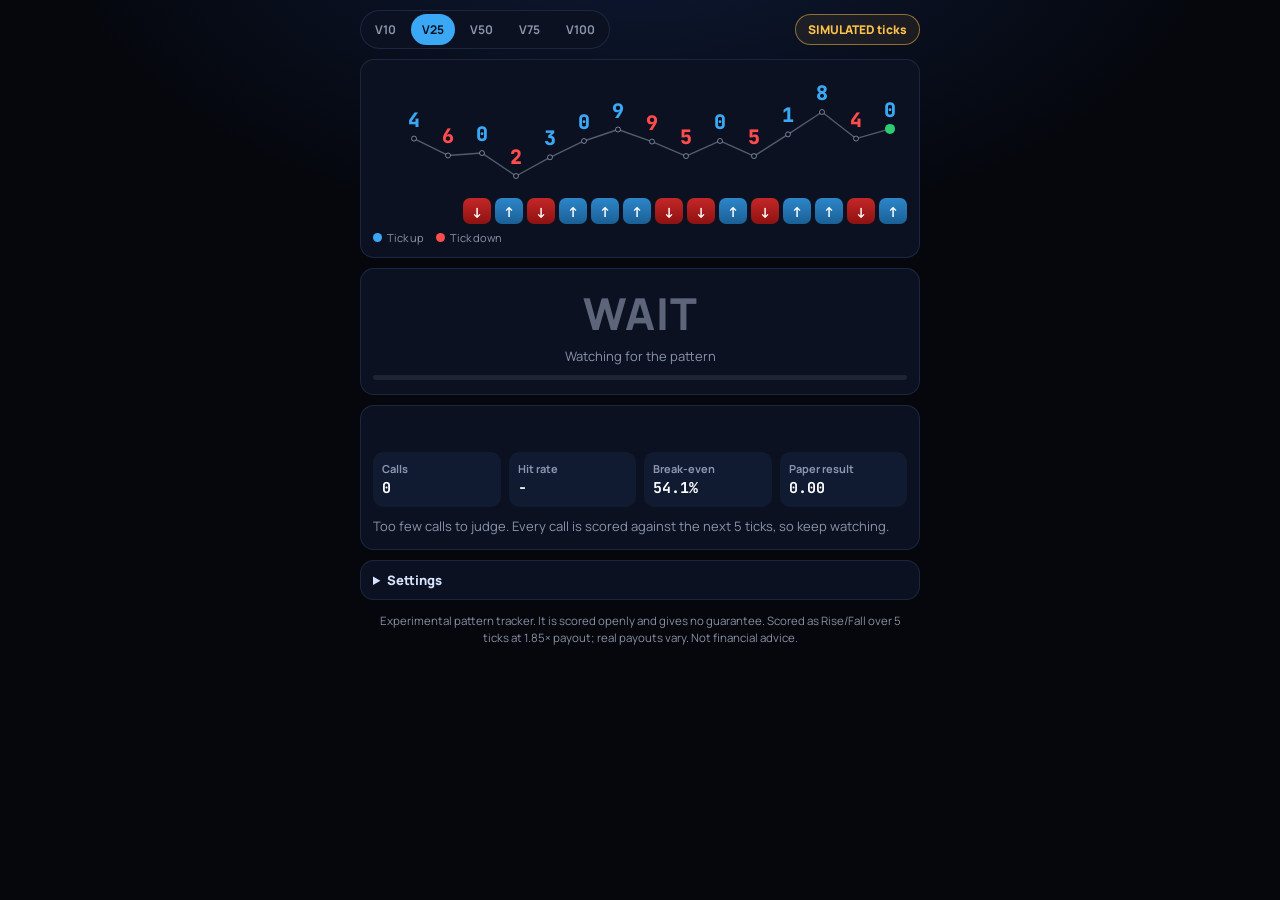
==== bot.html @ 306d8558 "Add files via upload" ====
<!DOCTYPE html>
<html lang="en">
<head>
<meta charset="UTF-8">
<meta name="viewport" content="width=device-width, initial-scale=1.0, viewport-fit=cover">
<title>Tick Pattern Bot</title>
<link rel="preconnect" href="https://fonts.googleapis.com">
<link rel="preconnect" href="https://fonts.gstatic.com" crossorigin>
<link href="https://fonts.googleapis.com/css2?family=Manrope:wght@500;700;800&family=JetBrains+Mono:wght@600;700&display=swap" rel="stylesheet">
<style>
* { margin: 0; padding: 0; box-sizing: border-box; }
:root {
  --bg: #05070d; --panel: #0b1120; --panel2: #101a30; --line: rgba(120,160,255,.15);
  --ink: #d6e4ff; --muted: rgba(214,228,255,.62);
  --up: #3aa8f5; --down: #ff4d4d; --green: #2ecc71; --amber: #ffc24a;
  --ui: 'Manrope', Arial, sans-serif; --mono: 'JetBrains Mono', 'Courier New', monospace;
}
body {
  background: radial-gradient(900px 500px at 50% -10%, #0e1a36, var(--bg) 65%);
  color: #fff; font-family: var(--ui); min-height: 100vh;
  display: flex; justify-content: center;
  padding: calc(10px + env(safe-area-inset-top)) 10px calc(14px + env(safe-area-inset-bottom));
}
.app { width: 100%; max-width: 560px; display: grid; gap: 10px; align-content: start; }
.card { background: var(--panel); border: 1px solid var(--line); border-radius: 14px; padding: 12px; }

/* top bar */
.bar { display: flex; justify-content: space-between; align-items: center; gap: 8px; flex-wrap: wrap; }
.tabs { display: flex; gap: 4px; background: var(--panel); border: 1px solid var(--line); border-radius: 100px; padding: 3px; }
.tabs button { border: 0; background: transparent; color: var(--muted); font: 700 12px var(--ui); padding: 7px 11px; border-radius: 100px; cursor: pointer; }
.tabs button[aria-pressed="true"] { background: var(--up); color: #04101c; }
.src { font-size: 12px; font-weight: 800; padding: 6px 12px; border-radius: 100px; border: 1px solid; }
.src.live { color: var(--green); border-color: rgba(46,204,113,.5); background: rgba(46,204,113,.08); }
.src.demo { color: var(--amber); border-color: rgba(255,194,74,.5); background: rgba(255,194,74,.08); }
.src.wait { color: var(--muted); border-color: var(--line); }

/* wave */
#line { display: block; width: 100%; height: 120px; }
.arrows { display: flex; gap: 4px; flex-wrap: nowrap; overflow: hidden; justify-content: flex-end; margin-top: 6px; }
.arrow { flex: 0 0 auto; width: 28px; height: 26px; border-radius: 7px; display: flex; align-items: center; justify-content: center; font-weight: 800; font-size: 14px; color: #fff; }
.arrow.up { background: linear-gradient(180deg, #2d86c8, #1a5f96); }
.arrow.down { background: linear-gradient(180deg, #c42727, #8d1212); }
.legend { font-size: 11px; color: var(--muted); margin-top: 6px; display: flex; gap: 12px; }
.legend i { display: inline-block; width: 9px; height: 9px; border-radius: 50%; margin-right: 5px; }

/* call */
.call { text-align: center; padding: 14px 12px; transition: box-shadow .25s, border-color .25s; }
.call.up { border-color: var(--up); box-shadow: 0 0 24px rgba(58,168,245,.35); }
.call.down { border-color: var(--down); box-shadow: 0 0 24px rgba(255,77,77,.35); }
.call__label { font-size: clamp(30px, 9vw, 44px); font-weight: 800; letter-spacing: 1px; }
.call.up .call__label { color: var(--up); } .call.down .call__label { color: var(--down); }
.call.wait .call__label { color: rgba(214,228,255,.4); }
.call__sub { font-size: 13px; color: var(--muted); margin-top: 4px; min-height: 18px; }
.call__bar { height: 5px; background: rgba(255,255,255,.08); border-radius: 3px; margin-top: 10px; overflow: hidden; }
.call__bar i { display: block; height: 100%; width: 0; background: var(--green); transition: width .4s linear; }

/* recent + score */
.recent { display: flex; gap: 5px; flex-wrap: wrap; min-height: 24px; }
.dot { width: 24px; height: 24px; border-radius: 7px; font-size: 12px; font-weight: 800; display: flex; align-items: center; justify-content: center; }
.dot.hit { background: rgba(46,204,113,.15); color: var(--green); border: 1px solid rgba(46,204,113,.5); }
.dot.miss { background: rgba(255,77,77,.12); color: #ff8a8a; border: 1px solid rgba(255,77,77,.45); }
.score { display: grid; grid-template-columns: repeat(4, 1fr); gap: 8px; }
.stat { background: var(--panel2); border-radius: 10px; padding: 9px; }
.stat small { display: block; font-size: 11px; color: var(--muted); font-weight: 700; }
.stat b { font-family: var(--mono); font-size: 15px; }
.good { color: var(--green); } .bad { color: #ff8a8a; }
.verdict { font-size: 13px; color: var(--muted); line-height: 1.5; margin-top: 10px; }
.verdict.warn { color: var(--amber); }

/* settings */
details { background: var(--panel); border: 1px solid var(--line); border-radius: 14px; padding: 10px 12px; font-size: 13px; }
summary { cursor: pointer; font-weight: 800; color: var(--ink); }
.set { display: grid; gap: 10px; margin-top: 10px; color: var(--muted); }
.set label { display: flex; align-items: center; justify-content: space-between; gap: 10px; }
.set input[type=text], .set select { background: var(--panel2); color: #fff; border: 1px solid var(--line); border-radius: 8px; padding: 7px 9px; font: 600 13px var(--mono); max-width: 55%; }
.set button { background: var(--panel2); color: var(--ink); border: 1px solid var(--line); border-radius: 10px; padding: 9px 12px; font: 700 13px var(--ui); cursor: pointer; }
.set .hint { font-size: 12px; line-height: 1.5; }
.foot { text-align: center; font-size: 11.5px; color: var(--muted); line-height: 1.5; padding: 2px 6px; }
body.compact .wavewrap, body.compact .recent, body.compact details { display: none; }
button:focus-visible, input:focus-visible, select:focus-visible, summary:focus-visible { outline: 2px solid var(--up); outline-offset: 2px; }
@media (max-width: 420px) { .score { grid-template-columns: 1fr 1fr; } }
</style>
</head>
<body>
<div class="app">

  <div class="bar">
    <div class="tabs" id="tabs" role="group" aria-label="Market">
      <button type="button" data-s="1HZ10V">V10</button>
      <button type="button" data-s="1HZ25V" aria-pressed="true">V25</button>
      <button type="button" data-s="1HZ50V">V50</button>
      <button type="button" data-s="1HZ75V">V75</button>
      <button type="button" data-s="1HZ100V">V100</button>
    </div>
    <span class="src wait" id="src" role="status">Starting…</span>
  </div>

  <div class="card wavewrap">
    <canvas id="line" aria-label="Recent ticks"></canvas>
    <div class="arrows" id="arrows"></div>
    <div class="legend"><span><i style="background:var(--up)"></i>Tick up</span><span><i style="background:var(--down)"></i>Tick down</span></div>
  </div>

  <div class="card call wait" id="call" role="status" aria-live="polite">
    <div class="call__label" id="callLabel">WAIT</div>
    <div class="call__sub" id="callSub">Watching for the pattern</div>
    <div class="call__bar"><i id="callBar"></i></div>
  </div>

  <div class="card">
    <div class="recent" id="recent"></div>
    <div class="score" style="margin-top:10px">
      <div class="stat"><small>Calls</small><b id="nCalls">0</b></div>
      <div class="stat"><small>Hit rate</small><b id="rate">-</b></div>
      <div class="stat"><small>Break-even</small><b id="be">54.1%</b></div>
      <div class="stat"><small>Paper result</small><b id="pnl">0.00</b></div>
    </div>
    <p class="verdict" id="verdict">Every call is scored against the next 5 ticks. Judge the rule by hundreds of calls, not a few.</p>
  </div>

  <details>
    <summary>Settings</summary>
    <div class="set">
      <button type="button" id="connect">Reconnect live ticks</button>
      <p class="hint" id="hint">Live ticks come from Deriv's public price feed, which needs no login, App ID or token. If the feed can't be reached the bot switches to simulated ticks and says so on the badge. Never paste an API token into this page.</p>
      <label>Ticks in a row
        <select id="streak"><option>2</option><option selected>3</option><option>4</option><option>5</option></select>
      </label>
      <label>Skip volatile stretches <input type="checkbox" id="calm" checked></label>
      <label>Beep on a call <input type="checkbox" id="sound"></label>
      <label>Compact view <input type="checkbox" id="compact"></label>
    </div>
  </details>

  <p class="foot">Experimental pattern tracker. It is scored openly and gives no guarantee. Scored as Rise/Fall over 5 ticks at 1.85× payout; real payouts vary. Not financial advice.</p>
</div>

<script>
// ============================================================
// Tick Pattern Bot
// Rule: N ticks in one direction -> call the same direction for 5 ticks.
// Every call is scored against what actually happened.
// ============================================================
const DURATION = 5, PAYOUT = 1.85, BREAKEVEN = 1 / PAYOUT;
// Deriv's public market-data endpoint: no App ID, token or login needed (check developers.deriv.com if it ever changes)
const WS_URL = 'wss://api.derivws.com/trading/v1/options/ws/public';
const NAMES = { '1HZ10V': 'Volatility 10 (1s)', '1HZ25V': 'Volatility 25 (1s)', '1HZ50V': 'Volatility 50 (1s)', '1HZ75V': 'Volatility 75 (1s)', '1HZ100V': 'Volatility 100 (1s)' };
const UP = '#3aa8f5', DOWN = '#ff4d4d';
const $ = id => document.getElementById(id);

let symbol = '1HZ25V', mode = 'wait';
let prices = [], pip = 2, open = null, results = [];
let ws = null, gen = 0, demoTimer = null, retry = 0, retryTimer = null, audio = null;

// ---- saved settings (fails quietly if storage is blocked) ----
const store = {
  get(k) { try { return localStorage.getItem(k); } catch (e) { return null; } },
  set(k, v) { try { localStorage.setItem(k, v); } catch (e) {} }
};
if (store.get('symbol') && NAMES[store.get('symbol')]) symbol = store.get('symbol');
['streak'].forEach(k => { const v = store.get(k); if (v) $(k).value = v; });
['calm', 'sound', 'compact'].forEach(k => { const v = store.get(k); if (v !== null) $(k).checked = v === '1'; });
document.body.classList.toggle('compact', $('compact').checked);

// ---- rule ----
function rule(arr, i, streak, calm) {
  if (i < 31) return null;
  let up = true, down = true;
  for (let k = 0; k < streak; k++) {
    const d = arr[i - k] - arr[i - k - 1];
    if (d <= 0) up = false;
    if (d >= 0) down = false;
  }
  if (!up && !down) return null;
  if (calm) {
    const avg = len => { let s = 0; for (let k = 0; k < len; k++) s += Math.abs(arr[i - k] - arr[i - k - 1]); return s / len; };
    if (avg(10) > avg(Math.min(100, i))) return null;
  }
  return up ? 'up' : 'down';
}
const digitOf = p => Math.abs(Math.round(p * Math.pow(10, pip))) % 10;

// ---- ticks in ----
function onTick(p) {
  prices.push(p);
  if (prices.length > 400) prices.shift();
  const i = prices.length - 1;

  if (open) {
    open.left--;
    if (open.left === 0) {
      const hit = open.dir === 'up' ? p > open.entry : p < open.entry;
      results.push({ dir: open.dir, hit });
      if (results.length > 500) results.shift();
      open = null;
    }
  }
  if (!open) {
    const dir = rule(prices, i, parseInt($('streak').value, 10), $('calm').checked);
    if (dir) { open = { dir, entry: p, left: DURATION }; beep(dir); }
  }
  render();
}

// ---- sources ----
function setSrc(kind, text) { const s = $('src'); s.className = 'src ' + kind; s.textContent = text; }
function resetData() { prices = []; open = null; results = []; render(); }

function stopAll() {
  gen++;
  clearInterval(demoTimer); demoTimer = null;
  clearTimeout(retryTimer);
  if (ws) { try { ws.close(); } catch (e) {} ws = null; }
}
function startDemo(note) {
  stopAll(); resetData(); mode = 'demo'; pip = 2;
  let p = 1154.9;
  for (let i = 0; i < 60; i++) { p += (Math.random() - 0.5) * 0.9; prices.push(Math.round(p * 100) / 100); }
  setSrc('demo', 'SIMULATED ticks');
  if (note) $('hint').textContent = note;
  demoTimer = setInterval(() => {
    p = Math.max(100, p + gauss() * 0.4);
    onTick(Math.round(p * 100) / 100);
  }, 1000);
  render();
}
function gauss() { let u = 0, v = 0; while (!u) u = Math.random(); while (!v) v = Math.random(); return Math.sqrt(-2 * Math.log(u)) * Math.cos(2 * Math.PI * v); }

function startLive() {
  stopAll(); resetData(); mode = 'wait';
  setSrc('wait', 'Connecting…');
  const myGen = gen;
  let got = false, sock;
  try { sock = new WebSocket(WS_URL); }
  catch (e) { startDemo('Could not open a connection. Using simulated ticks.'); return; }
  ws = sock;
  const timer = setTimeout(() => { if (!got && myGen === gen) startDemo('No data received from the feed. Using simulated ticks.'); }, 9000);

  sock.onopen = () => {
    sock.send(JSON.stringify({ ticks_history: symbol, count: 120, end: 'latest', style: 'ticks' }));
    sock.send(JSON.stringify({ ticks: symbol, subscribe: 1 }));
  };
  sock.onmessage = ev => {
    if (myGen !== gen) return;
    let m; try { m = JSON.parse(ev.data); } catch (e) { return; }
    if (m.error) { clearTimeout(timer); if (!got) startDemo('Feed error: ' + (m.error.message || 'unknown') + '. Using simulated ticks.'); return; }
    if (m.msg_type === 'history' && m.history && m.history.prices) {
      pip = m.pip_size || pip;
      prices = m.history.prices.map(Number);
      if (!got) { got = true; clearTimeout(timer); mode = 'live'; retry = 0; setSrc('live', 'LIVE · ' + NAMES[symbol]); }
      render();
    } else if (m.msg_type === 'tick' && m.tick && typeof m.tick.quote === 'number') {
      pip = m.tick.pip_size || pip;
      if (!got) { got = true; clearTimeout(timer); mode = 'live'; retry = 0; setSrc('live', 'LIVE · ' + NAMES[symbol]); }
      onTick(m.tick.quote);
    }
  };
  sock.onerror = () => {};
  sock.onclose = () => {
    if (myGen !== gen) return;
    clearTimeout(timer);
    if (got) {
      // lost a working connection: retry, and say so
      setSrc('wait', 'Reconnecting…');
      retry = Math.min(retry + 1, 5);
      retryTimer = setTimeout(startLive, retry * 2000);
    } else {
      startDemo('Connection closed. Using simulated ticks.');
    }
  };
}

// ---- audio ----
function beep(dir) {
  if (!$('sound').checked) return;
  try {
    audio = audio || new (window.AudioContext || window.webkitAudioContext)();
    const o = audio.createOscillator(), g = audio.createGain();
    o.frequency.value = dir === 'up' ? 880 : 440; o.type = 'sine';
    g.gain.setValueAtTime(0.12, audio.currentTime);
    g.gain.exponentialRampToValueAtTime(0.001, audio.currentTime + 0.25);
    o.connect(g); g.connect(audio.destination); o.start(); o.stop(audio.currentTime + 0.25);
  } catch (e) {}
}

// ---- render ----
const canvas = $('line'), ctx = canvas.getContext('2d');
function drawLine() {
  const dpr = window.devicePixelRatio || 1, r = canvas.getBoundingClientRect();
  const W = r.width, H = r.height;
  if (!W) return;
  canvas.width = Math.round(W * dpr); canvas.height = Math.round(H * dpr);
  ctx.setTransform(dpr, 0, 0, dpr, 0, 0);
  ctx.clearRect(0, 0, W, H);
  const CELL = W < 420 ? 28 : 34;
  const n = Math.max(6, Math.floor(W / CELL));
  const arr = prices.slice(-n);
  if (arr.length < 2) return;
  const mn = Math.min(...arr), mx = Math.max(...arr), rg = (mx - mn) || 1;
  const x = i => W - (arr.length - i - 0.5) * CELL;
  const y = v => 40 + (mx - v) / rg * (H - 56);

  ctx.strokeStyle = 'rgba(214,228,255,.35)'; ctx.lineWidth = 1.4; ctx.lineJoin = 'round';
  ctx.beginPath(); arr.forEach((v, i) => i ? ctx.lineTo(x(i), y(v)) : ctx.moveTo(x(i), y(v))); ctx.stroke();

  ctx.textAlign = 'center'; ctx.textBaseline = 'alphabetic';
  arr.forEach((v, i) => {
    const px = x(i), py = y(v), isLast = i === arr.length - 1;
    const dirUp = i === 0 ? true : v > arr[i - 1], tie = i > 0 && v === arr[i - 1];
    ctx.fillStyle = tie ? '#9aa8c4' : dirUp ? UP : DOWN;
    ctx.font = '800 20px "JetBrains Mono", monospace';
    ctx.fillText(String(digitOf(v)), px, py - 12);
    ctx.beginPath(); ctx.arc(px, py, isLast ? 5 : 2.5, 0, Math.PI * 2);
    ctx.fillStyle = isLast ? '#2ecc71' : '#0b1120'; ctx.fill();
    if (!isLast) { ctx.strokeStyle = 'rgba(214,228,255,.5)'; ctx.lineWidth = 1; ctx.stroke(); }
  });

  // arrow chips
  const box = $('arrows'); box.innerHTML = '';
  const cap = Math.floor((box.clientWidth || W) / 32);
  for (let i = Math.max(1, arr.length - cap); i < arr.length; i++) {
    if (arr[i] === arr[i - 1]) continue;
    const d = document.createElement('div');
    const up = arr[i] > arr[i - 1];
    d.className = 'arrow ' + (up ? 'up' : 'down'); d.textContent = up ? '↑' : '↓';
    box.appendChild(d);
  }
}

function render() {
  drawLine();
  const c = $('call');
  if (open) {
    c.className = 'card call ' + open.dir;
    $('callLabel').textContent = 'TAKE ' + open.dir.toUpperCase();
    $('callSub').textContent = `${DURATION}-tick trade · ${open.left} tick${open.left === 1 ? '' : 's'} left`;
    $('callBar').style.width = ((DURATION - open.left) / DURATION * 100) + '%';
  } else {
    c.className = 'card call wait';
    $('callLabel').textContent = 'WAIT';
    $('callSub').textContent = mode === 'wait' ? 'Waiting for data…' : 'Watching for the pattern';
    $('callBar').style.width = '0';
  }
  const total = results.length, hits = results.filter(r => r.hit).length;
  const rate = total ? hits / total : 0, net = hits * (PAYOUT - 1) - (total - hits);
  $('nCalls').textContent = total;
  $('rate').textContent = total ? (rate * 100).toFixed(1) + '%' : '-';
  $('rate').className = total >= 30 ? (rate >= BREAKEVEN ? 'good' : 'bad') : '';
  $('pnl').textContent = (net > 0 ? '+' : '') + net.toFixed(2);
  $('pnl').className = net > 0 ? 'good' : net < 0 ? 'bad' : '';
  const v = $('verdict');
  if (total < 30) { v.className = 'verdict'; v.textContent = 'Too few calls to judge. Every call is scored against the next 5 ticks, so keep watching.'; }
  else if (rate < BREAKEVEN) { v.className = 'verdict warn'; v.textContent = `Below break-even so far (${(rate * 100).toFixed(1)}% vs ${(BREAKEVEN * 100).toFixed(1)}%). On paper this rule is losing money.`; }
  else { v.className = 'verdict'; v.textContent = 'Above break-even so far. Short runs are often luck, so keep testing before risking money.'; }
  const rec = $('recent'); rec.innerHTML = '';
  results.slice(-14).forEach(r => {
    const d = document.createElement('div'); d.className = 'dot ' + (r.hit ? 'hit' : 'miss');
    d.title = r.dir.toUpperCase(); d.textContent = r.hit ? '✓' : '✕'; rec.appendChild(d);
  });
}

// ---- wiring ----
function markTab() { document.querySelectorAll('#tabs button').forEach(b => b.setAttribute('aria-pressed', String(b.dataset.s === symbol))); }
$('tabs').addEventListener('click', e => {
  const s = e.target.dataset && e.target.dataset.s; if (!s || s === symbol) return;
  symbol = s; store.set('symbol', s); markTab(); start();
});
$('connect').addEventListener('click', startLive);
['streak', 'calm', 'sound', 'compact'].forEach(k => $(k).addEventListener('change', () => {
  store.set(k, $(k).type === 'checkbox' ? ($(k).checked ? '1' : '0') : $(k).value);
  if (k === 'compact') document.body.classList.toggle('compact', $('compact').checked);
  if (k === 'streak' || k === 'calm') { results = []; open = null; }
  render();
}));
window.addEventListener('resize', drawLine);
function start() { startLive(); }
markTab(); start();
</script>
</body>
</html>
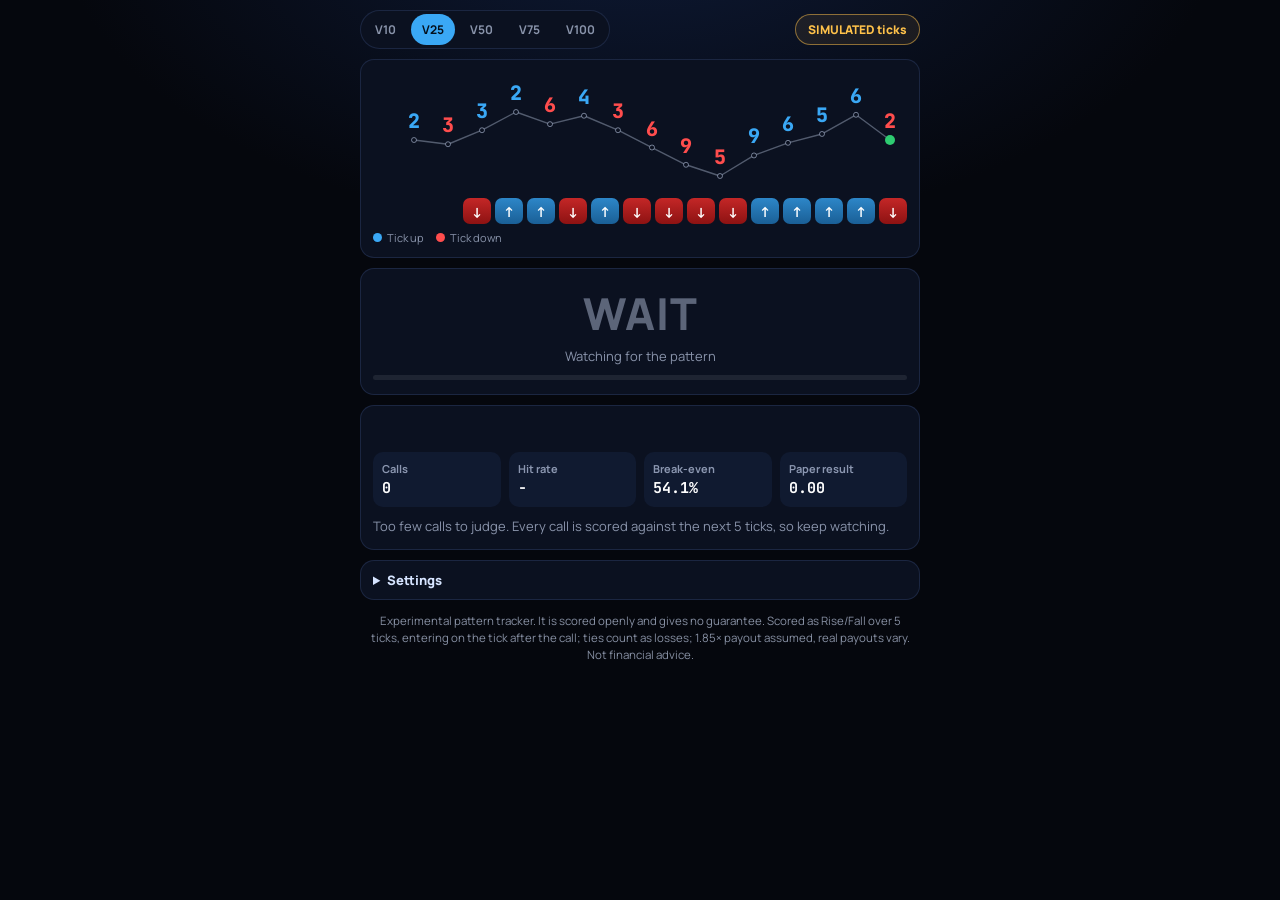
==== commit 80b3ae0c: "Add files via upload" ====
--- a/bot.html
+++ b/bot.html
@@ -129,10 +129,13 @@
       <label>Skip volatile stretches <input type="checkbox" id="calm" checked></label>
       <label>Beep on a call <input type="checkbox" id="sound"></label>
       <label>Compact view <input type="checkbox" id="compact"></label>
+      <button type="button" id="csv">Download results (CSV)</button>
+      <button type="button" id="clearLog">Clear saved results</button>
+      <p class="hint">Results are saved in this browser, per market, rule setting and source (live or simulated), so the scoreboard never mixes them.</p>
     </div>
   </details>
 
-  <p class="foot">Experimental pattern tracker. It is scored openly and gives no guarantee. Scored as Rise/Fall over 5 ticks at 1.85× payout; real payouts vary. Not financial advice.</p>
+  <p class="foot">Experimental pattern tracker. It is scored openly and gives no guarantee. Scored as Rise/Fall over 5 ticks, entering on the tick after the call; ties count as losses; 1.85× payout assumed, real payouts vary. Not financial advice.</p>
 </div>
 
 <script>
@@ -149,7 +152,7 @@
 const $ = id => document.getElementById(id);
 
 let symbol = '1HZ25V', mode = 'wait';
-let prices = [], pip = 2, open = null, results = [];
+let prices = [], pip = 2, open = null, log = [], lastEpoch = 0;
 let ws = null, gen = 0, demoTimer = null, retry = 0, retryTimer = null, audio = null;
 
 // ---- saved settings (fails quietly if storage is blocked) ----
@@ -161,6 +164,7 @@
 ['streak'].forEach(k => { const v = store.get(k); if (v) $(k).value = v; });
 ['calm', 'sound', 'compact'].forEach(k => { const v = store.get(k); if (v !== null) $(k).checked = v === '1'; });
 document.body.classList.toggle('compact', $('compact').checked);
+try { log = JSON.parse(store.get('log') || '[]'); if (!Array.isArray(log)) log = []; } catch (e) { log = []; }
 
 // ---- rule ----
 function rule(arr, i, streak, calm) {
@@ -181,30 +185,44 @@
 const digitOf = p => Math.abs(Math.round(p * Math.pow(10, pip))) % 10;
 
 // ---- ticks in ----
-function onTick(p) {
+const curStreak = () => parseInt($('streak').value, 10);
+function cfgResults() {
+  return log.filter(r => r.src === mode && r.sym === symbol && r.streak === curStreak() && r.calm === $('calm').checked);
+}
+function onTick(p, epoch) {
+  if (epoch <= lastEpoch) return;                 // duplicate or out-of-order tick
+  const gap = lastEpoch ? epoch - lastEpoch : 0;
+  lastEpoch = epoch;
+  if (gap > 5 && open) open = null;               // missed ticks: void the call rather than score it wrongly
   prices.push(p);
   if (prices.length > 400) prices.shift();
   const i = prices.length - 1;
 
   if (open) {
-    open.left--;
-    if (open.left === 0) {
-      const hit = open.dir === 'up' ? p > open.entry : p < open.entry;
-      results.push({ dir: open.dir, hit });
-      if (results.length > 500) results.shift();
-      open = null;
+    if (open.entry === null) {
+      open.entry = p; open.entryEpoch = epoch;    // the trade fills on the first tick after the call
+    } else {
+      open.left--;
+      if (open.left === 0) {
+        const hit = open.dir === 'up' ? p > open.entry : p < open.entry;   // a tie counts as a loss
+        log.push({ t: open.entryEpoch, src: open.src, sym: symbol, streak: open.streak, calm: open.calm, dir: open.dir, entry: open.entry, exit: p, hit });
+        if (log.length > 5000) log.splice(0, log.length - 5000);
+        store.set('log', JSON.stringify(log));
+        open = null;
+      }
     }
   }
   if (!open) {
-    const dir = rule(prices, i, parseInt($('streak').value, 10), $('calm').checked);
-    if (dir) { open = { dir, entry: p, left: DURATION }; beep(dir); }
+    const s = curStreak(), c = $('calm').checked;
+    const dir = rule(prices, i, s, c);
+    if (dir) { open = { dir, entry: null, left: DURATION, src: mode, streak: s, calm: c }; beep(dir); }
   }
   render();
 }
 
 // ---- sources ----
 function setSrc(kind, text) { const s = $('src'); s.className = 'src ' + kind; s.textContent = text; }
-function resetData() { prices = []; open = null; results = []; render(); }
+function resetData() { prices = []; open = null; lastEpoch = 0; render(); }
 
 function stopAll() {
   gen++;
@@ -216,11 +234,12 @@
   stopAll(); resetData(); mode = 'demo'; pip = 2;
   let p = 1154.9;
   for (let i = 0; i < 60; i++) { p += (Math.random() - 0.5) * 0.9; prices.push(Math.round(p * 100) / 100); }
+  lastEpoch = Math.floor(Date.now() / 1000);
   setSrc('demo', 'SIMULATED ticks');
   if (note) $('hint').textContent = note;
   demoTimer = setInterval(() => {
     p = Math.max(100, p + gauss() * 0.4);
-    onTick(Math.round(p * 100) / 100);
+    onTick(Math.round(p * 100) / 100, (lastEpoch || Math.floor(Date.now() / 1000)) + 1);
   }, 1000);
   render();
 }
@@ -247,12 +266,13 @@
     if (m.msg_type === 'history' && m.history && m.history.prices) {
       pip = m.pip_size || pip;
       prices = m.history.prices.map(Number);
+      const ts = m.history.times; if (ts && ts.length) lastEpoch = Number(ts[ts.length - 1]);
       if (!got) { got = true; clearTimeout(timer); mode = 'live'; retry = 0; setSrc('live', 'LIVE · ' + NAMES[symbol]); }
       render();
     } else if (m.msg_type === 'tick' && m.tick && typeof m.tick.quote === 'number') {
       pip = m.tick.pip_size || pip;
       if (!got) { got = true; clearTimeout(timer); mode = 'live'; retry = 0; setSrc('live', 'LIVE · ' + NAMES[symbol]); }
-      onTick(m.tick.quote);
+      onTick(m.tick.quote, Number(m.tick.epoch) || Math.floor(Date.now() / 1000));
     }
   };
   sock.onerror = () => {};
@@ -333,14 +353,20 @@
   if (open) {
     c.className = 'card call ' + open.dir;
     $('callLabel').textContent = 'TAKE ' + open.dir.toUpperCase();
-    $('callSub').textContent = `${DURATION}-tick trade · ${open.left} tick${open.left === 1 ? '' : 's'} left`;
-    $('callBar').style.width = ((DURATION - open.left) / DURATION * 100) + '%';
+    if (open.entry === null) {
+      $('callSub').textContent = `Place a ${DURATION}-tick trade now · it fills on the next tick`;
+      $('callBar').style.width = '0';
+    } else {
+      $('callSub').textContent = `${DURATION}-tick trade · ${open.left} tick${open.left === 1 ? '' : 's'} left`;
+      $('callBar').style.width = ((DURATION - open.left) / DURATION * 100) + '%';
+    }
   } else {
     c.className = 'card call wait';
     $('callLabel').textContent = 'WAIT';
     $('callSub').textContent = mode === 'wait' ? 'Waiting for data…' : 'Watching for the pattern';
     $('callBar').style.width = '0';
   }
+  const results = cfgResults();
   const total = results.length, hits = results.filter(r => r.hit).length;
   const rate = total ? hits / total : 0, net = hits * (PAYOUT - 1) - (total - hits);
   $('nCalls').textContent = total;
@@ -369,9 +395,20 @@
 ['streak', 'calm', 'sound', 'compact'].forEach(k => $(k).addEventListener('change', () => {
   store.set(k, $(k).type === 'checkbox' ? ($(k).checked ? '1' : '0') : $(k).value);
   if (k === 'compact') document.body.classList.toggle('compact', $('compact').checked);
-  if (k === 'streak' || k === 'calm') { results = []; open = null; }
+  if (k === 'streak' || k === 'calm') open = null;
   render();
 }));
+$('csv').addEventListener('click', () => {
+  const rows = ['time_utc,source,symbol,ticks_in_row,calm_filter,direction,entry,exit,result'];
+  log.forEach(r => rows.push([new Date(r.t * 1000).toISOString(), r.src, r.sym, r.streak, r.calm, r.dir, r.entry, r.exit, r.hit ? 'win' : 'loss'].join(',')));
+  const a = document.createElement('a');
+  a.href = URL.createObjectURL(new Blob([rows.join('\n')], { type: 'text/csv' }));
+  a.download = 'tick-bot-results.csv'; document.body.appendChild(a); a.click(); a.remove();
+});
+$('clearLog').addEventListener('click', () => {
+  if (!confirm('Delete all saved results?')) return;
+  log = []; store.set('log', '[]'); render();
+});
 window.addEventListener('resize', drawLine);
 function start() { startLive(); }
 markTab(); start();
